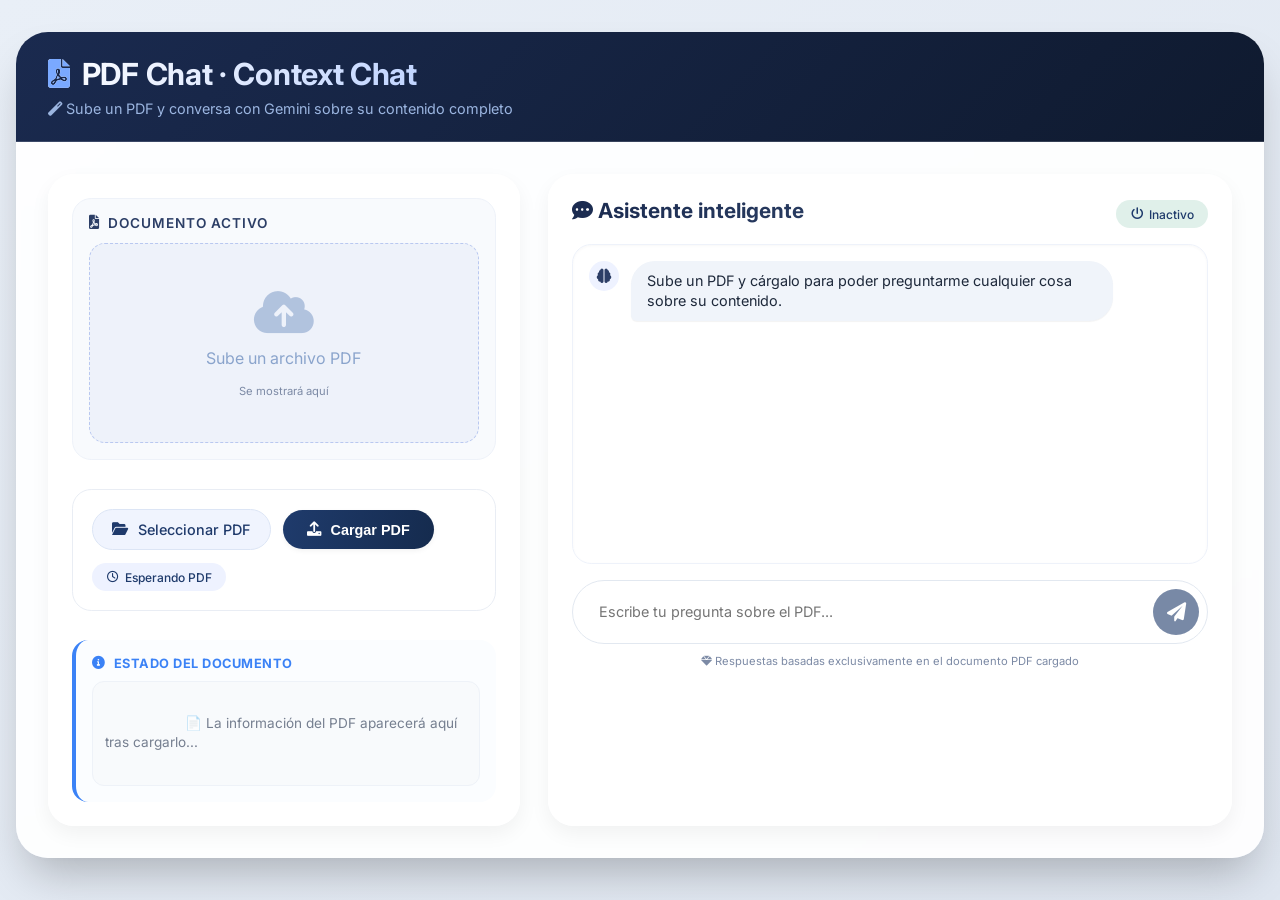
==== static/index.html @ b89b2bc0 "pdf-rag-app" ====
<!DOCTYPE html>
<html lang="es">
<head> 
    <meta charset="UTF-8">
    <meta name="viewport" content="width=device-width, initial-scale=1.0, user-scalable=yes">
    <title>PDF Chat · Intelligent Chat</title>
    <!-- Google Fonts & modern feel -->
    <link href="https://fonts.googleapis.com/css2?family=Inter:opsz,wght@14..32,300;14..32,400;14..32,500;14..32,600;14..32,700&display=swap" rel="stylesheet">
    <!-- Font Awesome 6 (free icons) -->
    <link rel="stylesheet" href="https://cdnjs.cloudflare.com/ajax/libs/font-awesome/6.0.0-beta3/css/all.min.css">
    <style>
        * {
            margin: 0;
            padding: 0;
            box-sizing: border-box;
        }

        body {
            font-family: 'Inter', sans-serif;
            background: linear-gradient(145deg, #e9eff7 0%, #dfe6f0 100%);
            min-height: 100vh;
            padding: 2rem 1rem;
        }

        .glass-container {
            max-width: 1300px;
            margin: 0 auto;
            background: rgba(255, 255, 255, 0.92);
            backdrop-filter: blur(2px);
            border-radius: 2rem;
            box-shadow: 0 25px 45px -12px rgba(0, 0, 0, 0.25), 0 2px 8px rgba(0, 0, 0, 0.02);
            overflow: hidden;
            transition: all 0.2s ease;
        }

        .hero-header {
            background: linear-gradient(135deg, #1a2a4f 0%, #0f1a2f 100%);
            padding: 1.5rem 2rem;
            border-bottom: 1px solid rgba(255,255,255,0.15);
        }

        .hero-header h1 {
            font-size: 1.9rem;
            font-weight: 700;
            letter-spacing: -0.3px;
            background: linear-gradient(120deg, #FFFFFF, #c0d4ff);
            background-clip: text;
            -webkit-background-clip: text;
            color: transparent;
            display: inline-flex;
            align-items: center;
            gap: 12px;
        }

        .hero-header h1 i {
            background: none;
            background-clip: unset;
            -webkit-background-clip: unset;
            color: #7aa9ff;
            font-size: 1.8rem;
        }

        .sub {
            color: #9bb5e0;
            margin-top: 0.5rem;
            font-size: 0.9rem;
            font-weight: 400;
        }

        .dashboard {
            display: flex;
            flex-wrap: wrap;
            gap: 1.8rem;
            padding: 2rem 2rem 2rem 2rem;
        }

        .column-left {
            flex: 1.2;
            min-width: 260px;
            background: #ffffffcc;
            backdrop-filter: blur(4px);
            border-radius: 1.6rem;
            padding: 1.5rem;
            box-shadow: 0 8px 20px rgba(0, 0, 0, 0.05);
            transition: all 0.2s;
        }

        .column-right {
            flex: 1.8;
            min-width: 320px;
            background: #ffffffcc;
            backdrop-filter: blur(4px);
            border-radius: 1.6rem;
            padding: 1.5rem;
            box-shadow: 0 8px 20px rgba(0, 0, 0, 0.05);
            display: flex;
            flex-direction: column;
        }

        /* PDF preview card */
        .image-card {
            background: #f8fafd;
            border-radius: 1.2rem;
            padding: 1rem;
            margin-bottom: 1.8rem;
            border: 1px solid #eef2f9;
            transition: 0.2s;
        }

        .image-label {
            font-weight: 600;
            font-size: 0.85rem;
            text-transform: uppercase;
            letter-spacing: 1px;
            color: #2c3e66;
            margin-bottom: 12px;
            display: flex;
            align-items: center;
            gap: 8px;
        }

        .pdf-preview-area {
            background: #eef2fa;
            border-radius: 1rem;
            display: flex;
            justify-content: center;
            align-items: center;
            min-height: 200px;
            overflow: hidden;
            transition: all 0.2s;
            border: 1px dashed #b9c8f0;
        }

        .placeholder-icon {
            display: flex;
            flex-direction: column;
            align-items: center;
            color: #8aa4cc;
            padding: 2rem;
            gap: 12px;
        }

        .placeholder-icon i {
            font-size: 3rem;
            opacity: 0.6;
        }

        /* pdf info box shown after load */
        .pdf-info-box {
            display: none;
            flex-direction: column;
            align-items: center;
            gap: 10px;
            padding: 1.5rem;
            text-align: center;
        }

        .pdf-info-box i {
            font-size: 3.5rem;
            color: #c0392b;
        }

        .pdf-info-box .pdf-name {
            font-weight: 600;
            font-size: 0.9rem;
            color: #1f3a6b;
            word-break: break-all;
            max-width: 200px;
        }

        .pdf-info-box .pdf-meta {
            font-size: 0.78rem;
            color: #7c8aa5;
        }

        /* upload zone */
        .upload-zone {
            background: #ffffff;
            border-radius: 1.2rem;
            padding: 1.2rem;
            margin-bottom: 1.8rem;
            border: 1px solid #e9edf4;
        }

        .custom-file {
            display: flex;
            flex-wrap: wrap;
            gap: 12px;
            align-items: center;
        }

        .file-label {
            background: #f0f4fe;
            padding: 0.7rem 1.2rem;
            border-radius: 60px;
            font-size: 0.9rem;
            font-weight: 500;
            cursor: pointer;
            transition: 0.2s;
            color: #1f3a6b;
            border: 1px solid #dce5f5;
            display: inline-flex;
            align-items: center;
            gap: 10px;
        }

        .file-label:hover {
            background: #e6edfd;
            border-color: #8aaee6;
        }

        #img-input {
            display: none;
        }

        .extract-btn {
            background: linear-gradient(100deg, #1f3b6c, #152b4e);
            border: none;
            padding: 0.7rem 1.5rem;
            border-radius: 60px;
            font-weight: 600;
            color: white;
            display: inline-flex;
            align-items: center;
            gap: 10px;
            cursor: pointer;
            transition: 0.2s;
            font-size: 0.9rem;
            box-shadow: 0 2px 5px rgba(0,0,0,0.05);
        }

        .extract-btn:hover {
            background: linear-gradient(100deg, #2a4b82, #1c3460);
            transform: scale(0.97);
        }

        .status-badge {
            background: #eef2ff;
            padding: 0.4rem 0.9rem;
            border-radius: 50px;
            font-size: 0.75rem;
            font-weight: 500;
            color: #1e3a6b;
            display: inline-flex;
            align-items: center;
            gap: 6px;
        }

        /* info PDF cargado */
        .ocr-preview {
            background: #fbfdff;
            border-radius: 1rem;
            padding: 1rem;
            border-left: 4px solid #3b82f6;
            margin-top: 1rem;
        }

        .ocr-preview h4 {
            font-size: 0.8rem;
            text-transform: uppercase;
            font-weight: 700;
            color: #3b82f6;
            letter-spacing: 0.5px;
            margin-bottom: 10px;
            display: flex;
            align-items: center;
            gap: 8px;
        }

        #preview {
            max-height: 160px;
            overflow-y: auto;
            font-size: 0.85rem;
            line-height: 1.45;
            background: #f8fafc;
            padding: 12px;
            border-radius: 12px;
            color: #1f2d48;
            font-weight: 400;
            white-space: pre-wrap;
            font-family: 'Inter', monospace;
            border: 1px solid #eef2f8;
        }

        /* chat section */
        .chat-header {
            display: flex;
            justify-content: space-between;
            align-items: baseline;
            margin-bottom: 1rem;
            flex-wrap: wrap;
        }

        .chat-header h3 {
            font-weight: 700;
            background: linear-gradient(135deg, #1a2a4f, #283b60);
            background-clip: text;
            -webkit-background-clip: text;
            color: transparent;
            font-size: 1.3rem;
        }

        #chat-box {
            background: #ffffffea;
            border-radius: 1.2rem;
            height: 320px;
            overflow-y: auto;
            padding: 1rem;
            border: 1px solid #eef2fa;
            box-shadow: inset 0 1px 3px #00000008, 0 1px 2px white;
            margin-bottom: 1rem;
            display: flex;
            flex-direction: column;
            gap: 12px;
        }

        .message {
            display: flex;
            gap: 12px;
            animation: fadeSlide 0.2s ease;
        }

        .message.user {
            justify-content: flex-end;
        }

        .message.ai {
            justify-content: flex-start;
        }

        .bubble {
            max-width: 80%;
            padding: 10px 16px;
            border-radius: 24px;
            font-size: 0.9rem;
            line-height: 1.4;
            box-shadow: 0 1px 1px rgba(0,0,0,0.05);
        }

        .user .bubble {
            background: #1f3b6c;
            color: white;
            border-bottom-right-radius: 6px;
        }

        .ai .bubble {
            background: #f0f4fa;
            color: #1e293b;
            border-bottom-left-radius: 6px;
        }

        .avatar {
            width: 30px;
            height: 30px;
            border-radius: 30px;
            display: flex;
            align-items: center;
            justify-content: center;
            background: #eef2ff;
            color: #2c3e66;
            font-size: 0.9rem;
        }

        .user .avatar {
            background: #2c446c;
            color: white;
            order: 2;
        }

        .input-group-chat {
            display: flex;
            gap: 0.8rem;
            background: white;
            padding: 0.5rem;
            border-radius: 70px;
            border: 1px solid #e2e8f0;
            background: #ffffff;
            transition: 0.2s;
        }

        #user-query {
            flex: 1;
            border: none;
            padding: 12px 18px;
            font-family: 'Inter', sans-serif;
            font-size: 0.9rem;
            background: transparent;
            outline: none;
        }

        #btn-chat {
            background: #1f3b6c;
            border: none;
            color: white;
            width: 46px;
            height: 46px;
            border-radius: 60px;
            cursor: pointer;
            transition: 0.2s;
            font-size: 1.2rem;
            display: inline-flex;
            align-items: center;
            justify-content: center;
        }

        #btn-chat:disabled, .extract-btn:disabled {
            opacity: 0.6;
            cursor: not-allowed;
            transform: none;
        }

        #btn-chat:not(:disabled):hover {
            background: #2b4a7a;
            transform: scale(1.02);
        }

        .status-container {
            display: flex;
            align-items: center;
            justify-content: space-between;
            margin-top: 0.8rem;
        }

        @keyframes fadeSlide {
            from {
                opacity: 0;
                transform: translateY(8px);
            }
            to {
                opacity: 1;
                transform: translateY(0);
            }
        }

        ::-webkit-scrollbar {
            width: 5px;
        }

        ::-webkit-scrollbar-track {
            background: #eef2fa;
            border-radius: 10px;
        }
        ::-webkit-scrollbar-thumb {
            background: #bbd0f0;
            border-radius: 10px;
        }

        @media (max-width: 780px) {
            .dashboard {
                flex-direction: column;
                padding: 1.2rem;
            }
            .bubble {
                max-width: 90%;
            }
        }

        .text-muted {
            font-size: 0.7rem;
            color: #7c8aa5;
            margin-top: 0.2rem;
        }

        .loader-dot {
            display: inline-block;
            width: 8px;
            height: 8px;
            border-radius: 50%;
            background: #3b82f6;
            animation: pulse 1s infinite;
            margin-left: 5px;
        }

        @keyframes pulse {
            0%,100%{ opacity: 0.3; transform: scale(0.8);}
            50%{ opacity:1; transform: scale(1);}
        }
    </style>
</head>
<body>
<div class="glass-container">
    <div class="hero-header">
        <h1><i class="fas fa-file-pdf"></i> PDF Chat · Context Chat</h1>
        <div class="sub"><i class="fas fa-magic"></i> Sube un PDF y conversa con Gemini sobre su contenido completo</div>
    </div>

    <div class="dashboard">
        <div class="column-left">
            <div class="image-card">
                <div class="image-label">
                    <i class="fas fa-file-pdf"></i> <span>Documento activo</span>
                </div>
                <div class="pdf-preview-area" id="pdf-preview-area">
                    <div id="placeholder-img" class="placeholder-icon">
                        <i class="fas fa-cloud-upload-alt"></i>
                        <span>Sube un archivo PDF</span>
                        <span class="text-muted">Se mostrará aquí</span>
                    </div>
                    <div id="pdf-info-box" class="pdf-info-box">
                        <i class="fas fa-file-pdf"></i>
                        <div class="pdf-name" id="pdf-name-label">—</div>
                        <div class="pdf-meta" id="pdf-meta-label">—</div>
                    </div>
                </div>
            </div>

            <!-- zona de carga -->
            <div class="upload-zone">
                <div class="custom-file">
                    <label for="img-input" class="file-label">
                        <i class="fas fa-folder-open"></i> Seleccionar PDF
                    </label>
                    <input type="file" id="img-input" accept="application/pdf" />
                    <button id="btn-upload" class="extract-btn">
                        <i class="fas fa-upload"></i> Cargar PDF
                    </button>
                </div>
                <div class="status-container">
                    <span id="status-msg" class="status-badge"><i class="far fa-clock"></i> Esperando PDF</span>
                </div>
            </div>

            <!-- info del PDF cargado -->
            <div class="ocr-preview">
                <h4><i class="fas fa-info-circle"></i> Estado del documento</h4>
                <div id="preview">
                    <span style="opacity:0.6;">📄 La información del PDF aparecerá aquí tras cargarlo...</span>
                </div>
            </div>
        </div>

        <!-- COLUMNA DERECHA: chat conversacional -->
        <div class="column-right">
            <div class="chat-header">
                <h3><i class="fas fa-comment-dots"></i> Asistente inteligente</h3>
                <div class="status-badge" id="chat-ready-badge" style="background:#e0f0ea;">
                    <i class="fas fa-power-off"></i> Inactivo
                </div>
            </div>
            <div id="chat-box">
                <div class="message ai">
                    <div class="avatar"><i class="fas fa-brain"></i></div>
                    <div class="bubble"> Sube un PDF y cárgalo para poder preguntarme cualquier cosa sobre su contenido.</div>
                </div>
            </div>
            <div class="input-group-chat">
                <input type="text" id="user-query" placeholder="Escribe tu pregunta sobre el PDF..." disabled>
                <button id="btn-chat" disabled>
                    <i class="fas fa-paper-plane"></i>
                </button>
            </div>
            <div class="text-muted" style="margin-top: 10px; text-align: center;">
                <i class="fas fa-gem"></i> Respuestas basadas exclusivamente en el documento PDF cargado
            </div>
        </div>
    </div>
</div>

<script>
    // ---------- variables de estado ----------
    let pdfFileName = "";          // nombre del archivo
    let chatHistory = [];          // historial de conversación
    let docId = "";                 // ID del documento en el backend

    // elementos DOM
    const imgInput = document.getElementById("img-input");
    const btnUpload = document.getElementById("btn-upload");
    const btnChat = document.getElementById("btn-chat");
    const previewDiv = document.getElementById("preview");
    const chatBox = document.getElementById("chat-box");
    const userQueryInput = document.getElementById("user-query");
    const statusMsgSpan = document.getElementById("status-msg");
    const placeholderDiv = document.getElementById("placeholder-img");
    const pdfInfoBox = document.getElementById("pdf-info-box");
    const pdfNameLabel = document.getElementById("pdf-name-label");
    const pdfMetaLabel = document.getElementById("pdf-meta-label");
    const chatReadyBadge = document.getElementById("chat-ready-badge");

    // Mostrar info del PDF seleccionado
    function displayPDFInfo(file) {
        if (!file) {
            pdfInfoBox.style.display = "none";
            placeholderDiv.style.display = "flex";
            return;
        }
        pdfNameLabel.textContent = file.name;
        pdfMetaLabel.textContent = `${(file.size / 1024).toFixed(1)} KB`;
        placeholderDiv.style.display = "none";
        pdfInfoBox.style.display = "flex";
    }

    // Al seleccionar un nuevo PDF
    imgInput.addEventListener("change", (e) => {
        if (e.target.files && e.target.files[0]) {
            const file = e.target.files[0];
            pdfFileName = file.name;
            displayPDFInfo(file);
            // resetear estado hasta que se cargue
            previewDiv.innerHTML = `<span style="opacity:0.6;">📄 Pendiente de carga...</span>`;
            userQueryInput.disabled = true;
            btnChat.disabled = true;
            chatReadyBadge.innerHTML = `<i class="fas fa-hourglass-half"></i> PDF pendiente`;
            chatReadyBadge.style.background = "#ffe6cc";
            statusMsgSpan.innerHTML = `<i class="far fa-clock"></i> Nuevo PDF seleccionado`;
        } else {
            pdfInfoBox.style.display = "none";
            placeholderDiv.style.display = "flex";
        }
    });

    // Cargar PDF: validar en servidor y convertir a base64 localmente
    btnUpload.addEventListener("click", async () => {
        if (!imgInput.files.length) {
            statusMsgSpan.innerHTML = `<i class="fas fa-exclamation-triangle"></i> Selecciona un PDF primero`;
            return;
        }
        const file = imgInput.files[0];

        statusMsgSpan.innerHTML = `<i class="fas fa-spinner fa-pulse"></i> Validando PDF...`;

        // 1. Validar en servidor
        const formData = new FormData();
        formData.append("file", file);

        try {
            const response = await fetch("/api/upload", {
                method: "POST",
                body: formData
            });
            if (!response.ok) {
                const errData = await response.json();
                throw new Error(errData.detail || "Error al validar el PDF");
            }
            const data = await response.json();

            // 2. Convertir a base64 localmente para enviarlo en cada chat
            statusMsgSpan.innerHTML = `<i class="fas fa-spinner fa-pulse"></i> Procesando PDF...`;
            docId = data.doc_id;

            // Actualizar UI
            previewDiv.innerHTML = `✅ ${data.mensaje}\n📊 ${data.paginas_estimadas}\n📄 Archivo: ${file.name}`;
            statusMsgSpan.innerHTML = `<i class="fas fa-check-circle"></i> PDF listo para consultas`;

            // Habilitar chat
            userQueryInput.disabled = false;
            btnChat.disabled = false;
            chatReadyBadge.innerHTML = `<i class="fas fa-check-circle"></i> Contexto listo`;
            chatReadyBadge.style.background = "#d9f0e3";

            // Mensaje de bienvenida en el chat
            const systemMsg = document.createElement("div");
            systemMsg.className = "message ai";
            systemMsg.innerHTML = `<div class="avatar"><i class="fas fa-info-circle"></i></div>
                                    <div class="bubble" style="background:#e9f0ff;">✅ PDF cargado: <strong>${file.name}</strong>. ¡Ya puedes hacerme preguntas sobre su contenido!</div>`;
            chatBox.appendChild(systemMsg);
            chatBox.scrollTop = chatBox.scrollHeight;

            chatHistory = [];

        } catch (err) {
            console.error(err);
            statusMsgSpan.innerHTML = `<i class="fas fa-times-circle"></i> Error al cargar el PDF`;
            previewDiv.innerHTML = `<span style="color:#c00;">Error: ${err.message}</span>`;
            userQueryInput.disabled = true;
            btnChat.disabled = true;
            chatReadyBadge.innerHTML = `<i class="fas fa-exclamation-triangle"></i> Error`;
            chatReadyBadge.style.background = "#fde8e8";
        }
    });

    // Agregar mensajes al chat visualmente
    function addMessageToChat(sender, text, isError = false) {
        const msgDiv = document.createElement("div");
        msgDiv.className = `message ${sender === "user" ? "user" : "ai"}`;
        const avatarContent = sender === "user" ? '<i class="fas fa-user"></i>' : '<i class="fas fa-robot"></i>';
        let bubbleText = isError ? `⚠️ ${text}` : text;
        msgDiv.innerHTML = `
            <div class="avatar">${avatarContent}</div>
            <div class="bubble">${bubbleText.replace(/</g, "&lt;").replace(/>/g, "&gt;")}</div>
        `;
        chatBox.appendChild(msgDiv);
        chatBox.scrollTop = chatBox.scrollHeight;
    }

    // Lógica de chat con backend /api/chat
    btnChat.addEventListener("click", async () => {
        const question = userQueryInput.value.trim();
        if (!question) return;
        if (!docId) {
            addMessageToChat("ai", "No hay PDF cargado. Por favor, carga un PDF primero.", true);
            return;
        }

        btnChat.disabled = true;
        userQueryInput.disabled = true;

        addMessageToChat("user", question);
        userQueryInput.value = "";

        // Indicador de "pensando"
        const thinkingId = "thinking-msg";
        const thinkingDiv = document.createElement("div");
        thinkingDiv.className = "message ai";
        thinkingDiv.id = thinkingId;
        thinkingDiv.innerHTML = `<div class="avatar"><i class="fas fa-robot"></i></div><div class="bubble" style="background:#eef2ff;">Pensando <span class="loader-dot"></span><span class="loader-dot"></span><span class="loader-dot"></span></div>`;
        chatBox.appendChild(thinkingDiv);
        chatBox.scrollTop = chatBox.scrollHeight;

        try {
            const historialParaEnvio = chatHistory.slice(-8);
            const payload = {
                pregunta: question,
                doc_id: docId
            };
            const response = await fetch("/api/chat", {
                method: "POST",
                headers: { "Content-Type": "application/json" },
                body: JSON.stringify(payload)
            });
            if (!response.ok) {
                const errText = await response.text();
                throw new Error(`Error ${response.status}: ${errText.substring(0, 100)}`);
            }
            const data = await response.json();
            const aiAnswer = data.respuesta || "No se recibió respuesta válida.";

            document.getElementById(thinkingId)?.remove();
            addMessageToChat("ai", aiAnswer);

            chatHistory.push(`Usuario: ${question}`);
            chatHistory.push(`Asistente: ${aiAnswer}`);
            if (chatHistory.length > 20) chatHistory = chatHistory.slice(-20);

        } catch (err) {
            document.getElementById(thinkingId)?.remove();
            addMessageToChat("ai", `No se pudo contactar con el asistente: ${err.message}`, true);
            console.error(err);
        } finally {
            btnChat.disabled = false;
            userQueryInput.disabled = false;
            userQueryInput.focus();
        }
    });

    // Enter para enviar
    userQueryInput.addEventListener("keypress", (e) => {
        if (e.key === "Enter" && !btnChat.disabled && !userQueryInput.disabled) {
            e.preventDefault();
            btnChat.click();
        }
    });
</script>
</body>
</html>
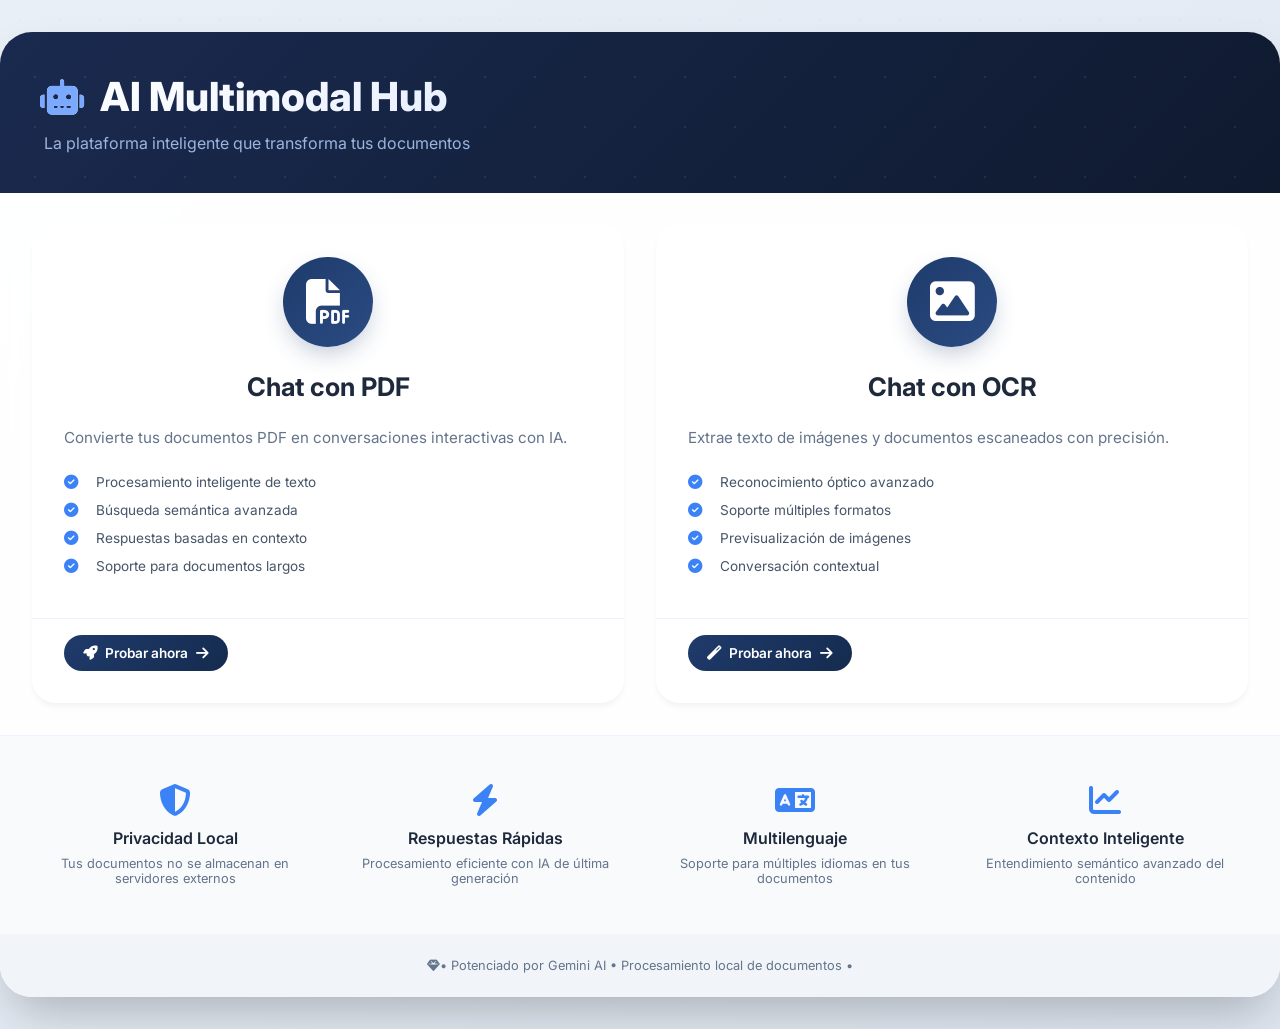
==== commit 50e7c956: "Union lectura ocr img" ====
--- a/static/index.html
+++ b/static/index.html
@@ -1,13 +1,11 @@
 <!DOCTYPE html>
 <html lang="es">
-<head> 
+<head>
     <meta charset="UTF-8">
-    <meta name="viewport" content="width=device-width, initial-scale=1.0, user-scalable=yes">
-    <title>PDF Chat · Intelligent Chat</title>
-    <!-- Google Fonts & modern feel -->
-    <link href="https://fonts.googleapis.com/css2?family=Inter:opsz,wght@14..32,300;14..32,400;14..32,500;14..32,600;14..32,700&display=swap" rel="stylesheet">
-    <!-- Font Awesome 6 (free icons) -->
-    <link rel="stylesheet" href="https://cdnjs.cloudflare.com/ajax/libs/font-awesome/6.0.0-beta3/css/all.min.css">
+    <meta name="viewport" content="width=device-width, initial-scale=1.0">
+    <title>AI Multimodal Hub</title>
+    <link href="https://fonts.googleapis.com/css2?family=Inter:wght@300;400;500;600;700;800&display=swap" rel="stylesheet">
+    <link rel="stylesheet" href="https://cdnjs.cloudflare.com/ajax/libs/font-awesome/6.5.1/css/all.min.css">
     <style>
         * {
             margin: 0;
@@ -19,736 +17,453 @@
             font-family: 'Inter', sans-serif;
             background: linear-gradient(145deg, #e9eff7 0%, #dfe6f0 100%);
             min-height: 100vh;
-            padding: 2rem 1rem;
+            overflow-x: hidden;
+        }
+
+        /* Animación de fondo sutil */
+        .bg-animation {
+            position: fixed;
+            top: 0;
+            left: 0;
+            width: 100%;
+            height: 100%;
+            z-index: -1;
+            overflow: hidden;
+        }
+
+        .bg-animation::before {
+            content: '';
+            position: absolute;
+            width: 200%;
+            height: 200%;
+            background: radial-gradient(circle, rgba(59, 130, 246, 0.03) 1px, transparent 1px);
+            background-size: 40px 40px;
+            animation: float 60s linear infinite;
+        }
+
+        @keyframes float {
+            from {
+                transform: translate(0, 0);
+            }
+            to {
+                transform: translate(-100px, -100px);
+            }
         }
 
         .glass-container {
             max-width: 1300px;
-            margin: 0 auto;
-            background: rgba(255, 255, 255, 0.92);
-            backdrop-filter: blur(2px);
+            margin: 2rem auto;
+            background: rgba(255, 255, 255, 0.95);
+            backdrop-filter: blur(10px);
             border-radius: 2rem;
-            box-shadow: 0 25px 45px -12px rgba(0, 0, 0, 0.25), 0 2px 8px rgba(0, 0, 0, 0.02);
+            box-shadow: 0 25px 50px -12px rgba(0, 0, 0, 0.25);
             overflow: hidden;
-            transition: all 0.2s ease;
-        }
-
+            animation: slideUp 0.5s ease-out;
+        }
+
+        @keyframes slideUp {
+            from {
+                opacity: 0;
+                transform: translateY(30px);
+            }
+            to {
+                opacity: 1;
+                transform: translateY(0);
+            }
+        }
+
+        /* Header mejorado */
         .hero-header {
             background: linear-gradient(135deg, #1a2a4f 0%, #0f1a2f 100%);
-            padding: 1.5rem 2rem;
-            border-bottom: 1px solid rgba(255,255,255,0.15);
+            padding: 2.5rem;
+            position: relative;
+            overflow: hidden;
+        }
+
+        .hero-header::before {
+            content: '';
+            position: absolute;
+            top: -50%;
+            right: -50%;
+            width: 200%;
+            height: 200%;
+            background: radial-gradient(circle, rgba(255,255,255,0.08) 1px, transparent 1px);
+            background-size: 50px 50px;
+            animation: shimmer 20s linear infinite;
+        }
+
+        @keyframes shimmer {
+            from {
+                transform: translateX(0) translateY(0);
+            }
+            to {
+                transform: translateX(100px) translateY(100px);
+            }
         }
 
         .hero-header h1 {
-            font-size: 1.9rem;
-            font-weight: 700;
-            letter-spacing: -0.3px;
+            font-size: 2.5rem;
+            font-weight: 800;
             background: linear-gradient(120deg, #FFFFFF, #c0d4ff);
             background-clip: text;
             -webkit-background-clip: text;
             color: transparent;
-            display: inline-flex;
+            display: flex;
             align-items: center;
-            gap: 12px;
+            gap: 1rem;
+            position: relative;
+            z-index: 1;
         }
 
         .hero-header h1 i {
-            background: none;
-            background-clip: unset;
-            -webkit-background-clip: unset;
             color: #7aa9ff;
-            font-size: 1.8rem;
+            font-size: 2.2rem;
         }
 
         .sub {
             color: #9bb5e0;
-            margin-top: 0.5rem;
-            font-size: 0.9rem;
-            font-weight: 400;
-        }
-
-        .dashboard {
+            margin-top: 0.75rem;
+            font-size: 1rem;
+            position: relative;
+            z-index: 1;
+        }
+
+        /* Stats section */
+        .stats {
             display: flex;
+            justify-content: space-around;
+            padding: 2rem 2rem 0 2rem;
+            gap: 1rem;
             flex-wrap: wrap;
-            gap: 1.8rem;
-            padding: 2rem 2rem 2rem 2rem;
-        }
-
-        .column-left {
-            flex: 1.2;
-            min-width: 260px;
-            background: #ffffffcc;
-            backdrop-filter: blur(4px);
-            border-radius: 1.6rem;
-            padding: 1.5rem;
-            box-shadow: 0 8px 20px rgba(0, 0, 0, 0.05);
-            transition: all 0.2s;
-        }
-
-        .column-right {
-            flex: 1.8;
-            min-width: 320px;
-            background: #ffffffcc;
-            backdrop-filter: blur(4px);
-            border-radius: 1.6rem;
-            padding: 1.5rem;
-            box-shadow: 0 8px 20px rgba(0, 0, 0, 0.05);
-            display: flex;
-            flex-direction: column;
-        }
-
-        /* PDF preview card */
-        .image-card {
-            background: #f8fafd;
-            border-radius: 1.2rem;
-            padding: 1rem;
-            margin-bottom: 1.8rem;
-            border: 1px solid #eef2f9;
-            transition: 0.2s;
-        }
-
-        .image-label {
-            font-weight: 600;
-            font-size: 0.85rem;
-            text-transform: uppercase;
-            letter-spacing: 1px;
-            color: #2c3e66;
-            margin-bottom: 12px;
-            display: flex;
-            align-items: center;
-            gap: 8px;
-        }
-
-        .pdf-preview-area {
-            background: #eef2fa;
-            border-radius: 1rem;
-            display: flex;
-            justify-content: center;
-            align-items: center;
-            min-height: 200px;
+        }
+
+        .stat-item {
+            text-align: center;
+            flex: 1;
+            min-width: 120px;
+        }
+
+        .stat-number {
+            font-size: 2rem;
+            font-weight: 800;
+            color: #1a2a4f;
+            display: block;
+        }
+
+        .stat-label {
+            font-size: 0.8rem;
+            color: #64748b;
+            margin-top: 0.25rem;
+        }
+
+        /* Cards container */
+        .cards-container {
+            display: grid;
+            grid-template-columns: repeat(auto-fit, minmax(340px, 1fr));
+            gap: 2rem;
+            padding: 2rem;
+        }
+
+        .feature-card {
+            background: white;
+            border-radius: 1.5rem;
+            text-decoration: none;
+            transition: all 0.3s cubic-bezier(0.4, 0, 0.2, 1);
+            display: block;
+            position: relative;
             overflow: hidden;
-            transition: all 0.2s;
-            border: 1px dashed #b9c8f0;
-        }
-
-        .placeholder-icon {
-            display: flex;
-            flex-direction: column;
-            align-items: center;
-            color: #8aa4cc;
-            padding: 2rem;
-            gap: 12px;
-        }
-
-        .placeholder-icon i {
-            font-size: 3rem;
-            opacity: 0.6;
-        }
-
-        /* pdf info box shown after load */
-        .pdf-info-box {
-            display: none;
-            flex-direction: column;
-            align-items: center;
-            gap: 10px;
-            padding: 1.5rem;
+            box-shadow: 0 4px 6px -1px rgba(0, 0, 0, 0.05);
+        }
+
+        .feature-card::before {
+            content: '';
+            position: absolute;
+            top: 0;
+            left: 0;
+            right: 0;
+            height: 4px;
+            background: linear-gradient(90deg, #1f3b6c, #3b82f6);
+            transform: scaleX(0);
+            transition: transform 0.3s ease;
+        }
+
+        .feature-card:hover::before {
+            transform: scaleX(1);
+        }
+
+        .feature-card:hover {
+            transform: translateY(-8px);
+            box-shadow: 0 20px 40px -12px rgba(0, 0, 0, 0.2);
+        }
+
+        .card-header {
+            padding: 2rem 2rem 1rem 2rem;
             text-align: center;
         }
 
-        .pdf-info-box i {
-            font-size: 3.5rem;
-            color: #c0392b;
-        }
-
-        .pdf-info-box .pdf-name {
-            font-weight: 600;
-            font-size: 0.9rem;
-            color: #1f3a6b;
-            word-break: break-all;
-            max-width: 200px;
-        }
-
-        .pdf-info-box .pdf-meta {
-            font-size: 0.78rem;
-            color: #7c8aa5;
-        }
-
-        /* upload zone */
-        .upload-zone {
-            background: #ffffff;
-            border-radius: 1.2rem;
-            padding: 1.2rem;
-            margin-bottom: 1.8rem;
-            border: 1px solid #e9edf4;
-        }
-
-        .custom-file {
-            display: flex;
-            flex-wrap: wrap;
-            gap: 12px;
-            align-items: center;
-        }
-
-        .file-label {
-            background: #f0f4fe;
-            padding: 0.7rem 1.2rem;
-            border-radius: 60px;
-            font-size: 0.9rem;
-            font-weight: 500;
-            cursor: pointer;
-            transition: 0.2s;
-            color: #1f3a6b;
-            border: 1px solid #dce5f5;
-            display: inline-flex;
-            align-items: center;
-            gap: 10px;
-        }
-
-        .file-label:hover {
-            background: #e6edfd;
-            border-color: #8aaee6;
-        }
-
-        #img-input {
-            display: none;
-        }
-
-        .extract-btn {
-            background: linear-gradient(100deg, #1f3b6c, #152b4e);
-            border: none;
-            padding: 0.7rem 1.5rem;
-            border-radius: 60px;
-            font-weight: 600;
-            color: white;
-            display: inline-flex;
-            align-items: center;
-            gap: 10px;
-            cursor: pointer;
-            transition: 0.2s;
-            font-size: 0.9rem;
-            box-shadow: 0 2px 5px rgba(0,0,0,0.05);
-        }
-
-        .extract-btn:hover {
-            background: linear-gradient(100deg, #2a4b82, #1c3460);
-            transform: scale(0.97);
-        }
-
-        .status-badge {
-            background: #eef2ff;
-            padding: 0.4rem 0.9rem;
-            border-radius: 50px;
-            font-size: 0.75rem;
-            font-weight: 500;
-            color: #1e3a6b;
-            display: inline-flex;
-            align-items: center;
-            gap: 6px;
-        }
-
-        /* info PDF cargado */
-        .ocr-preview {
-            background: #fbfdff;
-            border-radius: 1rem;
-            padding: 1rem;
-            border-left: 4px solid #3b82f6;
-            margin-top: 1rem;
-        }
-
-        .ocr-preview h4 {
-            font-size: 0.8rem;
-            text-transform: uppercase;
-            font-weight: 700;
-            color: #3b82f6;
-            letter-spacing: 0.5px;
-            margin-bottom: 10px;
-            display: flex;
-            align-items: center;
-            gap: 8px;
-        }
-
-        #preview {
-            max-height: 160px;
-            overflow-y: auto;
-            font-size: 0.85rem;
-            line-height: 1.45;
-            background: #f8fafc;
-            padding: 12px;
-            border-radius: 12px;
-            color: #1f2d48;
-            font-weight: 400;
-            white-space: pre-wrap;
-            font-family: 'Inter', monospace;
-            border: 1px solid #eef2f8;
-        }
-
-        /* chat section */
-        .chat-header {
-            display: flex;
-            justify-content: space-between;
-            align-items: baseline;
-            margin-bottom: 1rem;
-            flex-wrap: wrap;
-        }
-
-        .chat-header h3 {
-            font-weight: 700;
-            background: linear-gradient(135deg, #1a2a4f, #283b60);
-            background-clip: text;
-            -webkit-background-clip: text;
-            color: transparent;
-            font-size: 1.3rem;
-        }
-
-        #chat-box {
-            background: #ffffffea;
-            border-radius: 1.2rem;
-            height: 320px;
-            overflow-y: auto;
-            padding: 1rem;
-            border: 1px solid #eef2fa;
-            box-shadow: inset 0 1px 3px #00000008, 0 1px 2px white;
-            margin-bottom: 1rem;
-            display: flex;
-            flex-direction: column;
-            gap: 12px;
-        }
-
-        .message {
-            display: flex;
-            gap: 12px;
-            animation: fadeSlide 0.2s ease;
-        }
-
-        .message.user {
-            justify-content: flex-end;
-        }
-
-        .message.ai {
-            justify-content: flex-start;
-        }
-
-        .bubble {
-            max-width: 80%;
-            padding: 10px 16px;
-            border-radius: 24px;
-            font-size: 0.9rem;
-            line-height: 1.4;
-            box-shadow: 0 1px 1px rgba(0,0,0,0.05);
-        }
-
-        .user .bubble {
-            background: #1f3b6c;
-            color: white;
-            border-bottom-right-radius: 6px;
-        }
-
-        .ai .bubble {
-            background: #f0f4fa;
-            color: #1e293b;
-            border-bottom-left-radius: 6px;
-        }
-
-        .avatar {
-            width: 30px;
-            height: 30px;
-            border-radius: 30px;
+        .feature-icon {
+            width: 90px;
+            height: 90px;
+            margin: 0 auto 1.5rem;
+            background: linear-gradient(135deg, #1f3b6c, #2a4b82);
+            border-radius: 50%;
             display: flex;
             align-items: center;
             justify-content: center;
-            background: #eef2ff;
-            color: #2c3e66;
+            transition: all 0.3s ease;
+            box-shadow: 0 10px 25px -5px rgba(31, 59, 108, 0.3);
+        }
+
+        .feature-card:hover .feature-icon {
+            transform: scale(1.05);
+            box-shadow: 0 20px 35px -8px rgba(31, 59, 108, 0.4);
+        }
+
+        .feature-icon i {
+            font-size: 2.8rem;
+            color: white;
+        }
+
+        .feature-card h2 {
+            font-size: 1.6rem;
+            font-weight: 700;
+            margin-bottom: 0.5rem;
+            color: #1e293b;
+        }
+
+        .feature-description {
+            padding: 0 2rem;
+            color: #64748b;
+            line-height: 1.6;
+            font-size: 0.95rem;
+        }
+
+        .feature-list {
+            padding: 1.5rem 2rem;
+            list-style: none;
+        }
+
+        .feature-list li {
+            display: flex;
+            align-items: center;
+            gap: 0.75rem;
+            margin-bottom: 0.75rem;
+            font-size: 0.85rem;
+            color: #475569;
+        }
+
+        .feature-list li i {
+            width: 20px;
+            color: #3b82f6;
             font-size: 0.9rem;
         }
 
-        .user .avatar {
-            background: #2c446c;
-            color: white;
-            order: 2;
-        }
-
-        .input-group-chat {
-            display: flex;
-            gap: 0.8rem;
-            background: white;
-            padding: 0.5rem;
-            border-radius: 70px;
-            border: 1px solid #e2e8f0;
-            background: #ffffff;
-            transition: 0.2s;
-        }
-
-        #user-query {
-            flex: 1;
-            border: none;
-            padding: 12px 18px;
-            font-family: 'Inter', sans-serif;
-            font-size: 0.9rem;
-            background: transparent;
-            outline: none;
-        }
-
-        #btn-chat {
-            background: #1f3b6c;
-            border: none;
-            color: white;
-            width: 46px;
-            height: 46px;
-            border-radius: 60px;
-            cursor: pointer;
-            transition: 0.2s;
-            font-size: 1.2rem;
+        .card-footer {
+            padding: 1rem 2rem 2rem 2rem;
+            border-top: 1px solid #eef2ff;
+            margin-top: 0.5rem;
+        }
+
+        .feature-badge {
             display: inline-flex;
             align-items: center;
-            justify-content: center;
-        }
-
-        #btn-chat:disabled, .extract-btn:disabled {
-            opacity: 0.6;
-            cursor: not-allowed;
-            transform: none;
-        }
-
-        #btn-chat:not(:disabled):hover {
-            background: #2b4a7a;
+            gap: 0.5rem;
+            padding: 0.6rem 1.2rem;
+            background: linear-gradient(135deg, #1f3b6c, #152b4e);
+            border-radius: 999px;
+            font-size: 0.85rem;
+            font-weight: 600;
+            color: white;
+            transition: all 0.2s;
+        }
+
+        .feature-card:hover .feature-badge {
+            background: linear-gradient(135deg, #2a4b82, #1c3460);
             transform: scale(1.02);
         }
 
-        .status-container {
-            display: flex;
-            align-items: center;
-            justify-content: space-between;
-            margin-top: 0.8rem;
-        }
-
-        @keyframes fadeSlide {
-            from {
-                opacity: 0;
-                transform: translateY(8px);
-            }
-            to {
-                opacity: 1;
-                transform: translateY(0);
-            }
-        }
-
-        ::-webkit-scrollbar {
-            width: 5px;
-        }
-
-        ::-webkit-scrollbar-track {
-            background: #eef2fa;
-            border-radius: 10px;
-        }
-        ::-webkit-scrollbar-thumb {
-            background: #bbd0f0;
-            border-radius: 10px;
-        }
-
-        @media (max-width: 780px) {
-            .dashboard {
-                flex-direction: column;
-                padding: 1.2rem;
-            }
-            .bubble {
-                max-width: 90%;
-            }
-        }
-
-        .text-muted {
-            font-size: 0.7rem;
-            color: #7c8aa5;
-            margin-top: 0.2rem;
-        }
-
-        .loader-dot {
-            display: inline-block;
-            width: 8px;
-            height: 8px;
-            border-radius: 50%;
-            background: #3b82f6;
-            animation: pulse 1s infinite;
-            margin-left: 5px;
-        }
-
-        @keyframes pulse {
-            0%,100%{ opacity: 0.3; transform: scale(0.8);}
-            50%{ opacity:1; transform: scale(1);}
+        .feature-badge i {
+            font-size: 0.9rem;
+        }
+
+        /* Sección de características adicionales */
+        .features-section {
+            padding: 2rem;
+            background: #f8fafc;
+            border-top: 1px solid #eef2ff;
+        }
+
+        .features-section h3 {
+            text-align: center;
+            font-size: 1.3rem;
+            color: #1e293b;
+            margin-bottom: 2rem;
+        }
+
+        .features-grid {
+            display: grid;
+            grid-template-columns: repeat(auto-fit, minmax(250px, 1fr));
+            gap: 1.5rem;
+        }
+
+        .feature-item {
+            text-align: center;
+            padding: 1rem;
+        }
+
+        .feature-item i {
+            font-size: 2rem;
+            color: #3b82f6;
+            margin-bottom: 0.75rem;
+        }
+
+        .feature-item h4 {
+            font-size: 1rem;
+            font-weight: 600;
+            color: #1e293b;
+            margin-bottom: 0.5rem;
+        }
+
+        .feature-item p {
+            font-size: 0.8rem;
+            color: #64748b;
+        }
+
+        /* Footer */
+        .footer {
+            padding: 1.5rem;
+            text-align: center;
+            background: #f1f5f9;
+            font-size: 0.8rem;
+            color: #64748b;
+        }
+
+        @media (max-width: 768px) {
+            .glass-container {
+                margin: 1rem;
+            }
+            
+            .hero-header h1 {
+                font-size: 1.8rem;
+            }
+            
+            .cards-container {
+                padding: 1rem;
+                gap: 1rem;
+            }
+            
+            .feature-description,
+            .feature-list {
+                padding-left: 1.5rem;
+                padding-right: 1.5rem;
+            }
+            
+            .stats {
+                padding: 1.5rem 1rem 0 1rem;
+            }
+            
+            .stat-number {
+                font-size: 1.5rem;
+            }
         }
     </style>
 </head>
 <body>
-<div class="glass-container">
-    <div class="hero-header">
-        <h1><i class="fas fa-file-pdf"></i> PDF Chat · Context Chat</h1>
-        <div class="sub"><i class="fas fa-magic"></i> Sube un PDF y conversa con Gemini sobre su contenido completo</div>
-    </div>
-
-    <div class="dashboard">
-        <div class="column-left">
-            <div class="image-card">
-                <div class="image-label">
-                    <i class="fas fa-file-pdf"></i> <span>Documento activo</span>
-                </div>
-                <div class="pdf-preview-area" id="pdf-preview-area">
-                    <div id="placeholder-img" class="placeholder-icon">
-                        <i class="fas fa-cloud-upload-alt"></i>
-                        <span>Sube un archivo PDF</span>
-                        <span class="text-muted">Se mostrará aquí</span>
-                    </div>
-                    <div id="pdf-info-box" class="pdf-info-box">
-                        <i class="fas fa-file-pdf"></i>
-                        <div class="pdf-name" id="pdf-name-label">—</div>
-                        <div class="pdf-meta" id="pdf-meta-label">—</div>
-                    </div>
-                </div>
-            </div>
-
-            <!-- zona de carga -->
-            <div class="upload-zone">
-                <div class="custom-file">
-                    <label for="img-input" class="file-label">
-                        <i class="fas fa-folder-open"></i> Seleccionar PDF
-                    </label>
-                    <input type="file" id="img-input" accept="application/pdf" />
-                    <button id="btn-upload" class="extract-btn">
-                        <i class="fas fa-upload"></i> Cargar PDF
-                    </button>
-                </div>
-                <div class="status-container">
-                    <span id="status-msg" class="status-badge"><i class="far fa-clock"></i> Esperando PDF</span>
-                </div>
-            </div>
-
-            <!-- info del PDF cargado -->
-            <div class="ocr-preview">
-                <h4><i class="fas fa-info-circle"></i> Estado del documento</h4>
-                <div id="preview">
-                    <span style="opacity:0.6;">📄 La información del PDF aparecerá aquí tras cargarlo...</span>
-                </div>
+    <div class="bg-animation"></div>
+    
+    <div class="glass-container">
+        <div class="hero-header">
+            <h1>
+                <i class="fas fa-robot"></i>
+                AI Multimodal Hub
+            </h1>
+            <div class="sub">
+                <i class="fas fa-sparkles"></i>
+                La plataforma inteligente que transforma tus documentos
             </div>
         </div>
 
-        <!-- COLUMNA DERECHA: chat conversacional -->
-        <div class="column-right">
-            <div class="chat-header">
-                <h3><i class="fas fa-comment-dots"></i> Asistente inteligente</h3>
-                <div class="status-badge" id="chat-ready-badge" style="background:#e0f0ea;">
-                    <i class="fas fa-power-off"></i> Inactivo
-                </div>
-            </div>
-            <div id="chat-box">
-                <div class="message ai">
-                    <div class="avatar"><i class="fas fa-brain"></i></div>
-                    <div class="bubble"> Sube un PDF y cárgalo para poder preguntarme cualquier cosa sobre su contenido.</div>
-                </div>
-            </div>
-            <div class="input-group-chat">
-                <input type="text" id="user-query" placeholder="Escribe tu pregunta sobre el PDF..." disabled>
-                <button id="btn-chat" disabled>
-                    <i class="fas fa-paper-plane"></i>
-                </button>
-            </div>
-            <div class="text-muted" style="margin-top: 10px; text-align: center;">
-                <i class="fas fa-gem"></i> Respuestas basadas exclusivamente en el documento PDF cargado
+        <div class="cards-container">
+            <!-- Tarjeta PDF -->
+            <a href="/pdf" class="feature-card">
+                <div class="card-header">
+                    <div class="feature-icon">
+                        <i class="fas fa-file-pdf"></i>
+                    </div>
+                    <h2>Chat con PDF</h2>
+                </div>
+                <div class="feature-description">
+                    <p>Convierte tus documentos PDF en conversaciones interactivas con IA.</p>
+                </div>
+                <ul class="feature-list">
+                    <li><i class="fas fa-check-circle"></i> Procesamiento inteligente de texto</li>
+                    <li><i class="fas fa-check-circle"></i> Búsqueda semántica avanzada</li>
+                    <li><i class="fas fa-check-circle"></i> Respuestas basadas en contexto</li>
+                    <li><i class="fas fa-check-circle"></i> Soporte para documentos largos</li>
+                </ul>
+                <div class="card-footer">
+                    <span class="feature-badge">
+                        <i class="fas fa-rocket"></i> Probar ahora
+                        <i class="fas fa-arrow-right"></i>
+                    </span>
+                </div>
+            </a>
+
+            <!-- Tarjeta OCR -->
+            <a href="/ocr" class="feature-card">
+                <div class="card-header">
+                    <div class="feature-icon">
+                        <i class="fas fa-image"></i>
+                    </div>
+                    <h2>Chat con OCR</h2>
+                </div>
+                <div class="feature-description">
+                    <p>Extrae texto de imágenes y documentos escaneados con precisión.</p>
+                </div>
+                <ul class="feature-list">
+                    <li><i class="fas fa-check-circle"></i> Reconocimiento óptico avanzado</li>
+                    <li><i class="fas fa-check-circle"></i> Soporte múltiples formatos</li>
+                    <li><i class="fas fa-check-circle"></i> Previsualización de imágenes</li>
+                    <li><i class="fas fa-check-circle"></i> Conversación contextual</li>
+                </ul>
+                <div class="card-footer">
+                    <span class="feature-badge">
+                        <i class="fas fa-magic"></i> Probar ahora
+                        <i class="fas fa-arrow-right"></i>
+                    </span>
+                </div>
+            </a>
+        </div>
+
+        <!-- Sección de características adicionales -->
+        <div class="features-section">
+            <div class="features-grid">
+                <div class="feature-item">
+                    <i class="fas fa-shield-alt"></i>
+                    <h4>Privacidad Local</h4>
+                    <p>Tus documentos no se almacenan en servidores externos</p>
+                </div>
+                <div class="feature-item">
+                    <i class="fas fa-bolt"></i>
+                    <h4>Respuestas Rápidas</h4>
+                    <p>Procesamiento eficiente con IA de última generación</p>
+                </div>
+                <div class="feature-item">
+                    <i class="fas fa-language"></i>
+                    <h4>Multilenguaje</h4>
+                    <p>Soporte para múltiples idiomas en tus documentos</p>
+                </div>
+                <div class="feature-item">
+                    <i class="fas fa-chart-line"></i>
+                    <h4>Contexto Inteligente</h4>
+                    <p>Entendimiento semántico avanzado del contenido</p>
+                </div>
             </div>
         </div>
+
+        <div class="footer">
+            <i class="fas fa-gem"></i>• Potenciado por Gemini AI • Procesamiento local de documentos •
+        </div>
     </div>
-</div>
-
-<script>
-    // ---------- variables de estado ----------
-    let pdfFileName = "";          // nombre del archivo
-    let chatHistory = [];          // historial de conversación
-    let docId = "";                 // ID del documento en el backend
-
-    // elementos DOM
-    const imgInput = document.getElementById("img-input");
-    const btnUpload = document.getElementById("btn-upload");
-    const btnChat = document.getElementById("btn-chat");
-    const previewDiv = document.getElementById("preview");
-    const chatBox = document.getElementById("chat-box");
-    const userQueryInput = document.getElementById("user-query");
-    const statusMsgSpan = document.getElementById("status-msg");
-    const placeholderDiv = document.getElementById("placeholder-img");
-    const pdfInfoBox = document.getElementById("pdf-info-box");
-    const pdfNameLabel = document.getElementById("pdf-name-label");
-    const pdfMetaLabel = document.getElementById("pdf-meta-label");
-    const chatReadyBadge = document.getElementById("chat-ready-badge");
-
-    // Mostrar info del PDF seleccionado
-    function displayPDFInfo(file) {
-        if (!file) {
-            pdfInfoBox.style.display = "none";
-            placeholderDiv.style.display = "flex";
-            return;
-        }
-        pdfNameLabel.textContent = file.name;
-        pdfMetaLabel.textContent = `${(file.size / 1024).toFixed(1)} KB`;
-        placeholderDiv.style.display = "none";
-        pdfInfoBox.style.display = "flex";
-    }
-
-    // Al seleccionar un nuevo PDF
-    imgInput.addEventListener("change", (e) => {
-        if (e.target.files && e.target.files[0]) {
-            const file = e.target.files[0];
-            pdfFileName = file.name;
-            displayPDFInfo(file);
-            // resetear estado hasta que se cargue
-            previewDiv.innerHTML = `<span style="opacity:0.6;">📄 Pendiente de carga...</span>`;
-            userQueryInput.disabled = true;
-            btnChat.disabled = true;
-            chatReadyBadge.innerHTML = `<i class="fas fa-hourglass-half"></i> PDF pendiente`;
-            chatReadyBadge.style.background = "#ffe6cc";
-            statusMsgSpan.innerHTML = `<i class="far fa-clock"></i> Nuevo PDF seleccionado`;
-        } else {
-            pdfInfoBox.style.display = "none";
-            placeholderDiv.style.display = "flex";
-        }
-    });
-
-    // Cargar PDF: validar en servidor y convertir a base64 localmente
-    btnUpload.addEventListener("click", async () => {
-        if (!imgInput.files.length) {
-            statusMsgSpan.innerHTML = `<i class="fas fa-exclamation-triangle"></i> Selecciona un PDF primero`;
-            return;
-        }
-        const file = imgInput.files[0];
-
-        statusMsgSpan.innerHTML = `<i class="fas fa-spinner fa-pulse"></i> Validando PDF...`;
-
-        // 1. Validar en servidor
-        const formData = new FormData();
-        formData.append("file", file);
-
-        try {
-            const response = await fetch("/api/upload", {
-                method: "POST",
-                body: formData
-            });
-            if (!response.ok) {
-                const errData = await response.json();
-                throw new Error(errData.detail || "Error al validar el PDF");
-            }
-            const data = await response.json();
-
-            // 2. Convertir a base64 localmente para enviarlo en cada chat
-            statusMsgSpan.innerHTML = `<i class="fas fa-spinner fa-pulse"></i> Procesando PDF...`;
-            docId = data.doc_id;
-
-            // Actualizar UI
-            previewDiv.innerHTML = `✅ ${data.mensaje}\n📊 ${data.paginas_estimadas}\n📄 Archivo: ${file.name}`;
-            statusMsgSpan.innerHTML = `<i class="fas fa-check-circle"></i> PDF listo para consultas`;
-
-            // Habilitar chat
-            userQueryInput.disabled = false;
-            btnChat.disabled = false;
-            chatReadyBadge.innerHTML = `<i class="fas fa-check-circle"></i> Contexto listo`;
-            chatReadyBadge.style.background = "#d9f0e3";
-
-            // Mensaje de bienvenida en el chat
-            const systemMsg = document.createElement("div");
-            systemMsg.className = "message ai";
-            systemMsg.innerHTML = `<div class="avatar"><i class="fas fa-info-circle"></i></div>
-                                    <div class="bubble" style="background:#e9f0ff;">✅ PDF cargado: <strong>${file.name}</strong>. ¡Ya puedes hacerme preguntas sobre su contenido!</div>`;
-            chatBox.appendChild(systemMsg);
-            chatBox.scrollTop = chatBox.scrollHeight;
-
-            chatHistory = [];
-
-        } catch (err) {
-            console.error(err);
-            statusMsgSpan.innerHTML = `<i class="fas fa-times-circle"></i> Error al cargar el PDF`;
-            previewDiv.innerHTML = `<span style="color:#c00;">Error: ${err.message}</span>`;
-            userQueryInput.disabled = true;
-            btnChat.disabled = true;
-            chatReadyBadge.innerHTML = `<i class="fas fa-exclamation-triangle"></i> Error`;
-            chatReadyBadge.style.background = "#fde8e8";
-        }
-    });
-
-    // Agregar mensajes al chat visualmente
-    function addMessageToChat(sender, text, isError = false) {
-        const msgDiv = document.createElement("div");
-        msgDiv.className = `message ${sender === "user" ? "user" : "ai"}`;
-        const avatarContent = sender === "user" ? '<i class="fas fa-user"></i>' : '<i class="fas fa-robot"></i>';
-        let bubbleText = isError ? `⚠️ ${text}` : text;
-        msgDiv.innerHTML = `
-            <div class="avatar">${avatarContent}</div>
-            <div class="bubble">${bubbleText.replace(/</g, "&lt;").replace(/>/g, "&gt;")}</div>
-        `;
-        chatBox.appendChild(msgDiv);
-        chatBox.scrollTop = chatBox.scrollHeight;
-    }
-
-    // Lógica de chat con backend /api/chat
-    btnChat.addEventListener("click", async () => {
-        const question = userQueryInput.value.trim();
-        if (!question) return;
-        if (!docId) {
-            addMessageToChat("ai", "No hay PDF cargado. Por favor, carga un PDF primero.", true);
-            return;
-        }
-
-        btnChat.disabled = true;
-        userQueryInput.disabled = true;
-
-        addMessageToChat("user", question);
-        userQueryInput.value = "";
-
-        // Indicador de "pensando"
-        const thinkingId = "thinking-msg";
-        const thinkingDiv = document.createElement("div");
-        thinkingDiv.className = "message ai";
-        thinkingDiv.id = thinkingId;
-        thinkingDiv.innerHTML = `<div class="avatar"><i class="fas fa-robot"></i></div><div class="bubble" style="background:#eef2ff;">Pensando <span class="loader-dot"></span><span class="loader-dot"></span><span class="loader-dot"></span></div>`;
-        chatBox.appendChild(thinkingDiv);
-        chatBox.scrollTop = chatBox.scrollHeight;
-
-        try {
-            const historialParaEnvio = chatHistory.slice(-8);
-            const payload = {
-                pregunta: question,
-                doc_id: docId
-            };
-            const response = await fetch("/api/chat", {
-                method: "POST",
-                headers: { "Content-Type": "application/json" },
-                body: JSON.stringify(payload)
-            });
-            if (!response.ok) {
-                const errText = await response.text();
-                throw new Error(`Error ${response.status}: ${errText.substring(0, 100)}`);
-            }
-            const data = await response.json();
-            const aiAnswer = data.respuesta || "No se recibió respuesta válida.";
-
-            document.getElementById(thinkingId)?.remove();
-            addMessageToChat("ai", aiAnswer);
-
-            chatHistory.push(`Usuario: ${question}`);
-            chatHistory.push(`Asistente: ${aiAnswer}`);
-            if (chatHistory.length > 20) chatHistory = chatHistory.slice(-20);
-
-        } catch (err) {
-            document.getElementById(thinkingId)?.remove();
-            addMessageToChat("ai", `No se pudo contactar con el asistente: ${err.message}`, true);
-            console.error(err);
-        } finally {
-            btnChat.disabled = false;
-            userQueryInput.disabled = false;
-            userQueryInput.focus();
-        }
-    });
-
-    // Enter para enviar
-    userQueryInput.addEventListener("keypress", (e) => {
-        if (e.key === "Enter" && !btnChat.disabled && !userQueryInput.disabled) {
-            e.preventDefault();
-            btnChat.click();
-        }
-    });
-</script>
 </body>
-</html>
+</html>
